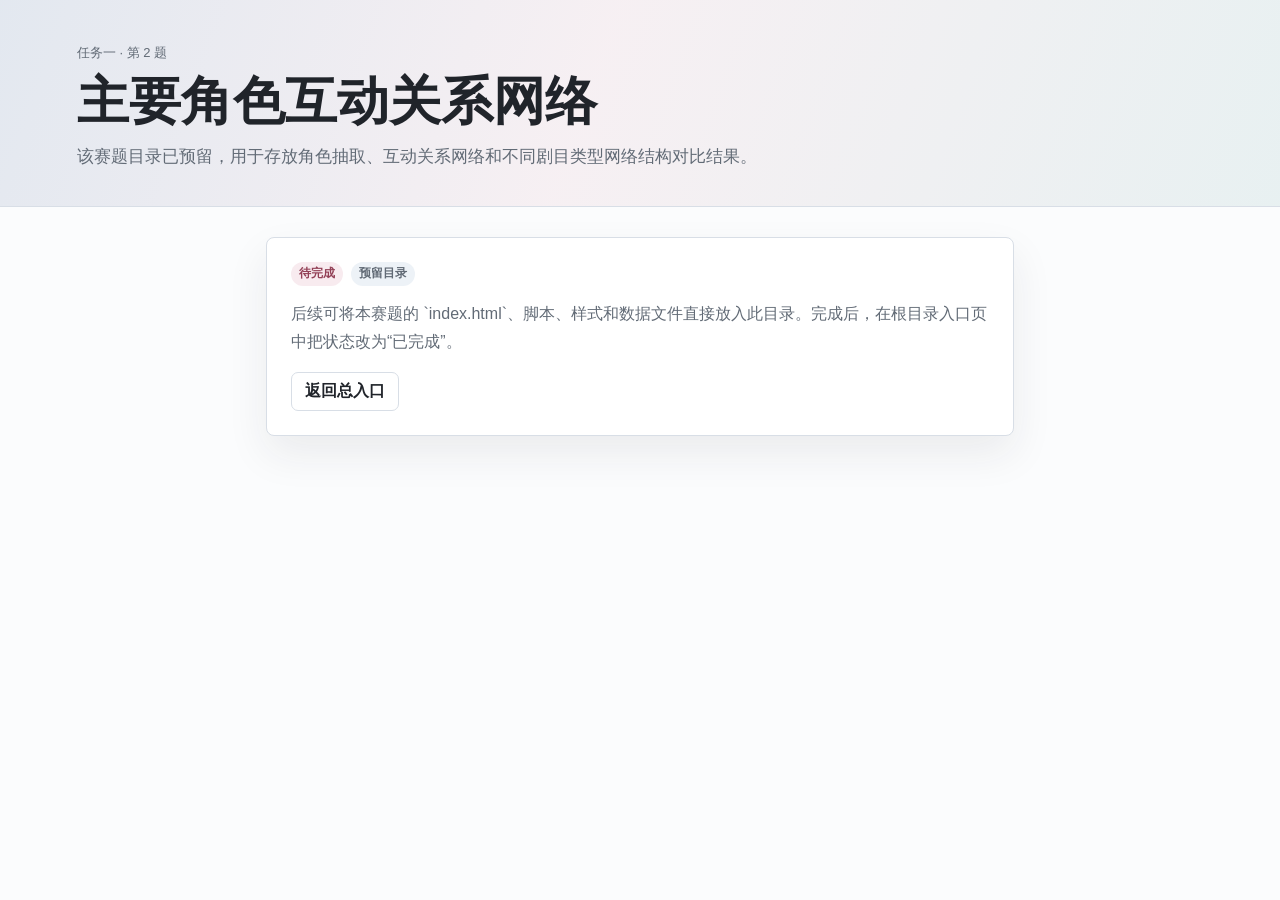
==== task-1-2-character-network/index.html @ 0ff4a816 "feature: 添加总体入口页面" ====
<!doctype html>
<html lang="zh-CN">
  <head>
    <meta charset="utf-8" />
    <meta name="viewport" content="width=device-width, initial-scale=1" />
    <title>主要角色互动关系网络</title>
    <link rel="stylesheet" href="../assets/site.css" />
  </head>
  <body>
    <header class="site-hero">
      <div class="site-hero__inner">
        <p class="eyebrow">任务一 · 第 2 题</p>
        <h1>主要角色互动关系网络</h1>
        <p class="lead">该赛题目录已预留，用于存放角色抽取、互动关系网络和不同剧目类型网络结构对比结果。</p>
      </div>
    </header>
    <main class="page-main placeholder">
      <div class="placeholder-card">
        <div class="status-row">
          <span class="tag pending">待完成</span>
          <span class="tag">预留目录</span>
        </div>
        <p>后续可将本赛题的 `index.html`、脚本、样式和数据文件直接放入此目录。完成后，在根目录入口页中把状态改为“已完成”。</p>
        <div class="link-row">
          <a class="home-link" href="../">返回总入口</a>
        </div>
      </div>
    </main>
  </body>
</html>
---- assets/site.css ----
:root {
  color-scheme: light;
  --ink: #20242a;
  --muted: #626b76;
  --paper: #fbfcfd;
  --panel: #ffffff;
  --line: #d8dee6;
  --accent: #4f6f9f;
  --accent-2: #c05f7a;
  --accent-3: #3f8a8a;
  --soft: #f3f6f9;
  --shadow: 0 18px 42px rgba(38, 44, 52, 0.08);
}

* {
  box-sizing: border-box;
}

html {
  background: var(--paper);
  color: var(--ink);
  font-family: "Noto Sans SC", "PingFang SC", "Microsoft YaHei", Arial, sans-serif;
}

body {
  margin: 0;
  min-width: 320px;
}

a {
  color: inherit;
}

.site-hero {
  padding: 44px clamp(20px, 6vw, 84px) 34px;
  border-bottom: 1px solid var(--line);
  background:
    linear-gradient(110deg, rgba(79, 111, 159, 0.14), rgba(192, 95, 122, 0.08) 46%, rgba(63, 138, 138, 0.1)),
    var(--paper);
}

.site-hero__inner,
.page-main {
  width: min(1220px, 100%);
  margin: 0 auto;
}

.eyebrow {
  margin: 0 0 10px;
  color: var(--muted);
  font-size: 13px;
}

h1,
h2,
h3,
p {
  margin-top: 0;
}

h1 {
  max-width: 900px;
  margin-bottom: 12px;
  font-size: clamp(30px, 5vw, 52px);
  line-height: 1.12;
}

h2 {
  margin-bottom: 10px;
  font-size: 22px;
}

h3 {
  margin-bottom: 10px;
  font-size: 18px;
}

.lead {
  max-width: 820px;
  margin-bottom: 0;
  color: var(--muted);
  font-size: 17px;
  line-height: 1.75;
}

.page-main {
  padding: 30px clamp(18px, 4vw, 36px) 52px;
}

.toolbar {
  display: flex;
  align-items: center;
  justify-content: space-between;
  gap: 18px;
  margin-bottom: 22px;
}

.toolbar p {
  margin-bottom: 0;
  color: var(--muted);
}

.home-link,
.primary-link,
.secondary-link {
  display: inline-flex;
  align-items: center;
  justify-content: center;
  min-height: 38px;
  padding: 8px 13px;
  border-radius: 7px;
  text-decoration: none;
  font-weight: 700;
}

.home-link,
.secondary-link {
  border: 1px solid var(--line);
  background: var(--panel);
}

.primary-link {
  background: var(--accent);
  color: #fff;
}

.task-grid {
  display: grid;
  grid-template-columns: repeat(3, minmax(0, 1fr));
  gap: 16px;
}

.task-card {
  display: flex;
  min-height: 260px;
  flex-direction: column;
  justify-content: space-between;
  padding: 20px;
  border: 1px solid var(--line);
  border-radius: 8px;
  background: var(--panel);
  box-shadow: var(--shadow);
  text-decoration: none;
}

.task-card:hover {
  border-color: var(--accent);
  transform: translateY(-2px);
  transition: border-color 160ms ease, transform 160ms ease;
}

.task-card.is-pending {
  background: var(--soft);
}

.task-card p {
  color: var(--muted);
  line-height: 1.68;
}

.status-row {
  display: flex;
  flex-wrap: wrap;
  align-items: center;
  gap: 8px;
  margin-bottom: 14px;
}

.tag {
  display: inline-flex;
  align-items: center;
  min-height: 24px;
  padding: 3px 8px;
  border-radius: 999px;
  background: #edf2f7;
  color: var(--muted);
  font-size: 12px;
  font-weight: 700;
}

.tag.done {
  background: rgba(63, 138, 138, 0.13);
  color: #28686a;
}

.tag.pending {
  background: rgba(192, 95, 122, 0.12);
  color: #934157;
}

.card-action {
  color: var(--accent);
  font-weight: 800;
}

.info-panel {
  margin-top: 28px;
  padding: 20px;
  border: 1px solid var(--line);
  border-radius: 8px;
  background: var(--panel);
}

.info-panel p,
.info-panel li {
  color: var(--muted);
  line-height: 1.72;
}

.placeholder {
  display: grid;
  gap: 18px;
  max-width: 820px;
}

.placeholder-card {
  padding: 24px;
  border: 1px solid var(--line);
  border-radius: 8px;
  background: var(--panel);
  box-shadow: var(--shadow);
}

.placeholder-card p {
  color: var(--muted);
  line-height: 1.75;
}

.link-row {
  display: flex;
  flex-wrap: wrap;
  gap: 10px;
}

@media (max-width: 980px) {
  .task-grid {
    grid-template-columns: repeat(2, minmax(0, 1fr));
  }
}

@media (max-width: 680px) {
  .site-hero {
    padding-top: 30px;
  }

  .task-grid {
    grid-template-columns: 1fr;
  }

  .toolbar {
    display: block;
  }

  .toolbar .home-link {
    margin-bottom: 14px;
  }
}
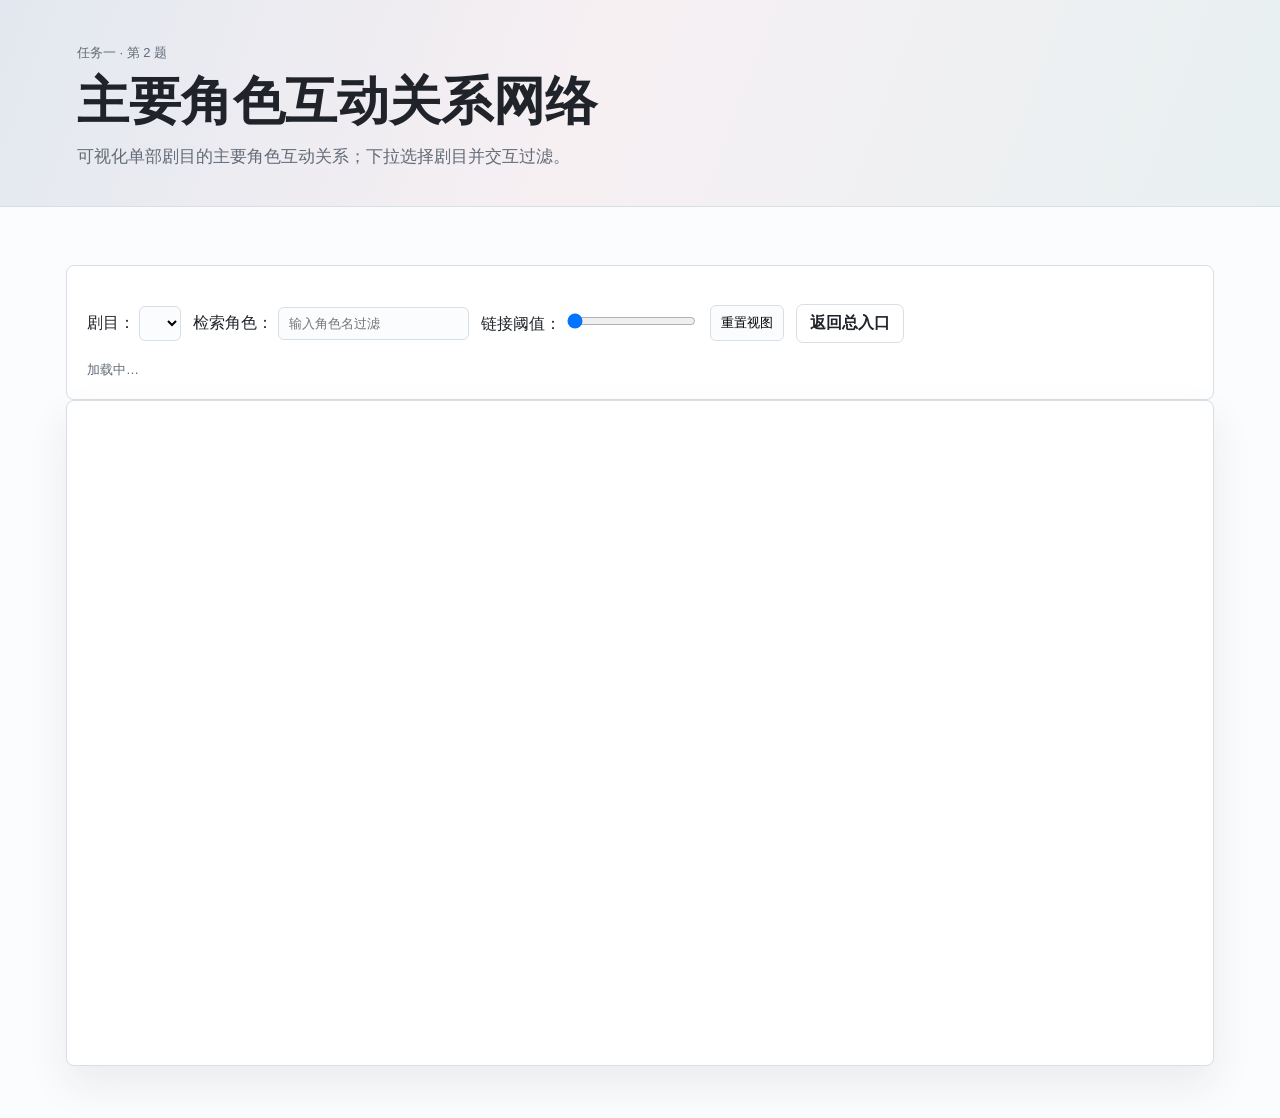
==== commit 0c9ce7bd: "完成赛题一任务二" ====
--- a/task-1-2-character-network/index.html
+++ b/task-1-2-character-network/index.html
@@ -5,26 +5,234 @@
     <meta name="viewport" content="width=device-width, initial-scale=1" />
     <title>主要角色互动关系网络</title>
     <link rel="stylesheet" href="../assets/site.css" />
+    <style>
+      .controls { display:flex; gap:12px; align-items:center; margin:18px 0; flex-wrap:wrap }
+      .graph-wrap { border:1px solid var(--line); border-radius:8px; background:var(--panel); box-shadow: var(--shadow); padding:12px; }
+      #graph { width:100%; height:640px; display:block; }
+      .info-row { display:flex; gap:14px; align-items:center; color:var(--muted); margin-top:8px }
+      .tooltip-node { position: absolute; pointer-events: none; background: #252629; color: #fff; padding:6px 8px; border-radius:6px; font-size:13px; opacity:0; transition:opacity 120ms; z-index:1000 }
+      .small { font-size:13px; color:var(--muted) }
+      select, input[type=search], button { padding:8px 10px; border-radius:6px; border:1px solid var(--line); background:var(--paper) }
+      .node-label { font-size:12px; pointer-events:none; }
+      .node-label.halo { stroke: #fff; stroke-width:4px; paint-order: stroke; }
+      .legend { font-size:12px; color:var(--muted); }
+      @media (max-width:640px){ #graph{height:420px} }
+    </style>
   </head>
   <body>
     <header class="site-hero">
       <div class="site-hero__inner">
         <p class="eyebrow">任务一 · 第 2 题</p>
         <h1>主要角色互动关系网络</h1>
-        <p class="lead">该赛题目录已预留，用于存放角色抽取、互动关系网络和不同剧目类型网络结构对比结果。</p>
+        <p class="lead">可视化单部剧目的主要角色互动关系；下拉选择剧目并交互过滤。</p>
       </div>
     </header>
-    <main class="page-main placeholder">
-      <div class="placeholder-card">
-        <div class="status-row">
-          <span class="tag pending">待完成</span>
-          <span class="tag">预留目录</span>
-        </div>
-        <p>后续可将本赛题的 `index.html`、脚本、样式和数据文件直接放入此目录。完成后，在根目录入口页中把状态改为“已完成”。</p>
-        <div class="link-row">
+    <main class="page-main">
+      <section class="info-panel">
+        <div class="controls">
+          <label>
+            剧目：
+            <select id="playSelect"></select>
+          </label>
+          <label>
+            检索角色：
+            <input id="searchInput" type="search" placeholder="输入角色名过滤" />
+          </label>
+          <label>
+            链接阈值：
+            <input id="threshold" type="range" min="0" max="10" step="1" value="0" />
+          </label>
+          <button id="resetBtn" type="button">重置视图</button>
           <a class="home-link" href="../">返回总入口</a>
         </div>
-      </div>
+        <div class="info-row">
+          <div id="meta" class="small">加载中…</div>
+        </div>
+      </section>
+
+      <section class="graph-wrap">
+        <svg id="graph" viewBox="0 0 960 640" preserveAspectRatio="xMidYMid meet"></svg>
+        <div id="tooltip" class="tooltip-node" role="status" aria-live="polite"></div>
+      </section>
     </main>
+
+    <script src="https://d3js.org/d3.v7.min.js"></script>
+    <script>
+      const playSelect = document.getElementById('playSelect');
+      const searchInput = document.getElementById('searchInput');
+      const threshold = document.getElementById('threshold');
+      const resetBtn = document.getElementById('resetBtn');
+      const meta = document.getElementById('meta');
+      const tooltip = document.getElementById('tooltip');
+      const svg = d3.select('#graph');
+      const width = 960, height = 640;
+      // edge/node hover colors (defined as constants to avoid runtime errors)
+      const EDGE_DEFAULT_COLOR = '#8aa6b0';
+      const EDGE_HOVER_COLOR = '#4f6f9f';
+      const NODE_HOVER_COLOR = '#c05f7a';
+
+      let rawData = {};
+      let current = null;
+
+      function load() {
+        fetch('./character_network_data.json').then(r=>r.json()).then(data=>{
+          rawData = data;
+          const plays = Object.keys(data).sort((a,b)=>a.localeCompare(b, 'zh'));
+          plays.forEach(name=>{
+            const opt = document.createElement('option'); opt.value=name; opt.textContent=name; playSelect.appendChild(opt);
+          });
+          if(plays.length) playSelect.selectedIndex = 0;
+          updateMeta();
+          renderFor(playSelect.value);
+        }).catch(err=>{
+          meta.textContent = '加载数据失败：' + err.message;
+        });
+      }
+
+      function updateMeta() {
+        const playCount = Object.keys(rawData).length;
+        meta.textContent = `剧目总数 ${playCount}；选择并查看角色互动网络。`;
+      }
+
+      function renderFor(playName) {
+        const entry = rawData[playName];
+        if(!entry){ meta.textContent = '未找到剧目数据'; return; }
+        current = entry;
+        meta.textContent = `${playName} · 角色 ${entry.nodes.length}，关系 ${entry.links.length}`;
+        drawGraph(entry);
+      }
+
+      function drawGraph(entry){
+        svg.selectAll('*').remove();
+        const g = svg.append('g');
+        const linkG = g.append('g').attr('class','links');
+        const nodeG = g.append('g').attr('class','nodes');
+
+        const nodes = entry.nodes.map(d=>Object.assign({}, d));
+        const links = entry.links.map(d=>Object.assign({}, d));
+
+        const maxVal = d3.max(links, d=>d.value) || 1;
+        const minVal = d3.min(links, d=>d.value) || 0;
+        const sortedVals = links.map(d=>d.value).sort((a,b)=>a-b);
+        const medianVal = sortedVals.length ? sortedVals[Math.floor(sortedVals.length/2)] : 0;
+        const linkWidthScale = d3.scaleLinear().domain([minVal, maxVal]).range([1, Math.max(1, (maxVal / maxVal) * 6)]);
+
+        // compute degree (strength) per node
+        const degree = new Map();
+        nodes.forEach(n=> degree.set(n.id, 0));
+        links.forEach(l=>{
+          degree.set(l.source, (degree.get(l.source) || 0) + (l.value||0));
+          degree.set(l.target, (degree.get(l.target) || 0) + (l.value||0));
+        });
+        nodes.forEach(n=> n.degree = degree.get(n.id) || 0);
+
+        const minDeg = d3.min(nodes, d=>d.degree);
+        const maxDeg = d3.max(nodes, d=>d.degree);
+        // smaller node sizes to reduce visual clutter
+        const rScale = d3.scaleSqrt().domain([minDeg || 0, maxDeg || 1]).range([4, 12]);
+          const colorScale = d3.scaleSequential(d3.interpolateViridis).domain([minDeg || 0, maxDeg || 1]);
+
+        // use curved paths for links
+          const link = linkG.selectAll('path').data(links).enter().append('path')
+              .attr('stroke', EDGE_DEFAULT_COLOR)
+          .attr('fill', 'none')
+          .attr('stroke-linecap','round')
+          .attr('stroke-width', d=> linkWidthScale(d.value))
+          .attr('stroke-opacity', 0.8)
+          .attr('data-base-width', d=> linkWidthScale(d.value))
+          .style('transition', 'stroke 160ms ease, stroke-width 160ms ease, stroke-opacity 160ms ease')
+          .on('pointerenter', function(event,d){
+            const s = (d.source && d.source.name) ? d.source.name : d.source;
+            const t = (d.target && d.target.name) ? d.target.name : d.target;
+            tooltip.style.opacity=1; tooltip.innerHTML = `${s} — ${t}：权重 ${d.value}`; moveTooltip(event);
+            const baseW = +this.getAttribute('data-base-width') || 1;
+                d3.select(this).attr('stroke', EDGE_HOVER_COLOR).attr('stroke-opacity',1).attr('stroke-width', Math.max(1, baseW + 2));
+            // dim other links and subtly highlight related nodes (no resizing)
+            link.attr('stroke-opacity', l=> (l===d) ? 1 : 0.12);
+            nodeG.selectAll('g').select('circle').attr('opacity', n=> (n.id===d.source.id || n.id===d.target.id) ? 1 : 0.28);
+          })
+          .on('pointermove', moveTooltip)
+          .on('pointerleave', function(){
+            tooltip.style.opacity=0;
+            const baseW = +this.getAttribute('data-base-width') || 1;
+                d3.select(this).attr('stroke', EDGE_DEFAULT_COLOR).attr('stroke-opacity',0.8).attr('stroke-width', baseW);
+            link.attr('stroke-opacity',0.8);
+            nodeG.selectAll('g').select('circle').attr('opacity',1).attr('stroke-width',1.2);
+          });
+
+        const node = nodeG.selectAll('g').data(nodes).enter().append('g').call(d3.drag()
+          .on('start', dragstarted)
+          .on('drag', dragged)
+          .on('end', dragended)
+        );
+        node.append('circle').attr('r', d=> rScale(d.degree)).attr('data-base-r', d=> rScale(d.degree)).attr('fill', d=> colorScale(d.degree)).attr('stroke', '#fff').attr('stroke-width',1.2);
+        // label with halo stroke for readability
+        node.append('text').attr('class','node-label halo').text(d=>d.name).attr('x',12).attr('y',4).attr('fill','#fff');
+        node.append('text').attr('class','node-label').text(d=>d.name).attr('x',12).attr('y',4).attr('fill','#20242a');
+
+        // build adjacency for hover highlighting
+        const neighbors = new Map();
+        nodes.forEach(n=> neighbors.set(n.id, new Set()));
+        links.forEach(l=>{
+          neighbors.get(l.source).add(l.target);
+          neighbors.get(l.target).add(l.source);
+        });
+
+        node.on('pointerenter', (event,d)=>{
+          tooltip.style.opacity=1; tooltip.innerHTML = `${d.name} · 度数 ${d.degree}`; moveTooltip(event);
+          // highlight
+          node.select('circle').attr('opacity', n=> (n.id===d.id || neighbors.get(d.id).has(n.id)) ? 1 : 0.18);
+              link.attr('stroke-opacity', l=> (l.source.id===d.id || l.target.id===d.id) ? 0.95 : 0.06)
+                .attr('stroke', l=> (l.source.id===d.id || l.target.id===d.id) ? NODE_HOVER_COLOR : EDGE_DEFAULT_COLOR);
+        }).on('pointermove', moveTooltip).on('pointerleave', ()=>{ tooltip.style.opacity=0; node.select('circle').attr('opacity',1); link.attr('stroke-opacity',0.8).attr('stroke','#9aa3ad'); });
+
+        const simulation = d3.forceSimulation(nodes)
+          // increase base distance so links are longer; slightly reduce influence of weight
+          .force('link', d3.forceLink(links).id(d=>d.id).distance(d=> 140 - Math.log((d.value||1)+1)*6 ).strength(0.8))
+          // gentler charge so nodes spread reasonably
+          .force('charge', d3.forceManyBody().strength(-160))
+          .force('center', d3.forceCenter(width/2, height/2))
+          // collision based on node radius
+          .force('collision', d3.forceCollide().radius(d => rScale(d.degree) + 6));
+
+        simulation.on('tick', ()=>{
+          // update curved link paths
+          link.attr('d', d=>{
+            const sx = d.source.x, sy = d.source.y, tx = d.target.x, ty = d.target.y;
+            const dx = tx - sx, dy = ty - sy;
+            const qx = sx + dx/2 + (-dy)*0.12; // control point offset
+            const qy = sy + dy/2 + (dx)*0.12;
+            return `M ${sx} ${sy} Q ${qx} ${qy} ${tx} ${ty}`;
+          });
+          node.attr('transform', d=>`translate(${d.x},${d.y})`);
+        });
+
+        // zoom
+        svg.call(d3.zoom().scaleExtent([0.4, 3]).on('zoom', (event)=>{ g.attr('transform', event.transform); }));
+
+        function dragstarted(event,d){ if(!event.active) simulation.alphaTarget(0.2).restart(); d.fx = d.x; d.fy = d.y; }
+        function dragged(event,d){ d.fx = event.x; d.fy = event.y; }
+        function dragended(event,d){ if(!event.active) simulation.alphaTarget(0); d.fx = null; d.fy = null; }
+
+        // filter and search
+        function applyFilters(){
+          const q = searchInput.value.trim();
+          const thr = Number(threshold.value);
+          node.style('display', d=> q && !d.name.includes(q) ? 'none' : null);
+          link.style('display', d=> d.value < thr ? 'none' : null);
+        }
+
+        searchInput.addEventListener('input', applyFilters);
+        threshold.addEventListener('input', ()=>{ applyFilters(); meta.textContent = `${playSelect.value} · 角色 ${entry.nodes.length}，关系 ${entry.links.length}（阈值 ${threshold.value}）`; });
+        resetBtn.addEventListener('click', ()=>{ searchInput.value=''; threshold.value=0; svg.transition().duration(300).call(d3.zoom().transform, d3.zoomIdentity); applyFilters(); });
+
+        
+      }
+
+      function moveTooltip(event){ tooltip.style.left = (event.clientX + 12) + 'px'; tooltip.style.top = (event.clientY + 12) + 'px'; }
+
+      playSelect.addEventListener('change', ()=> renderFor(playSelect.value));
+      load();
+    </script>
   </body>
 </html>
